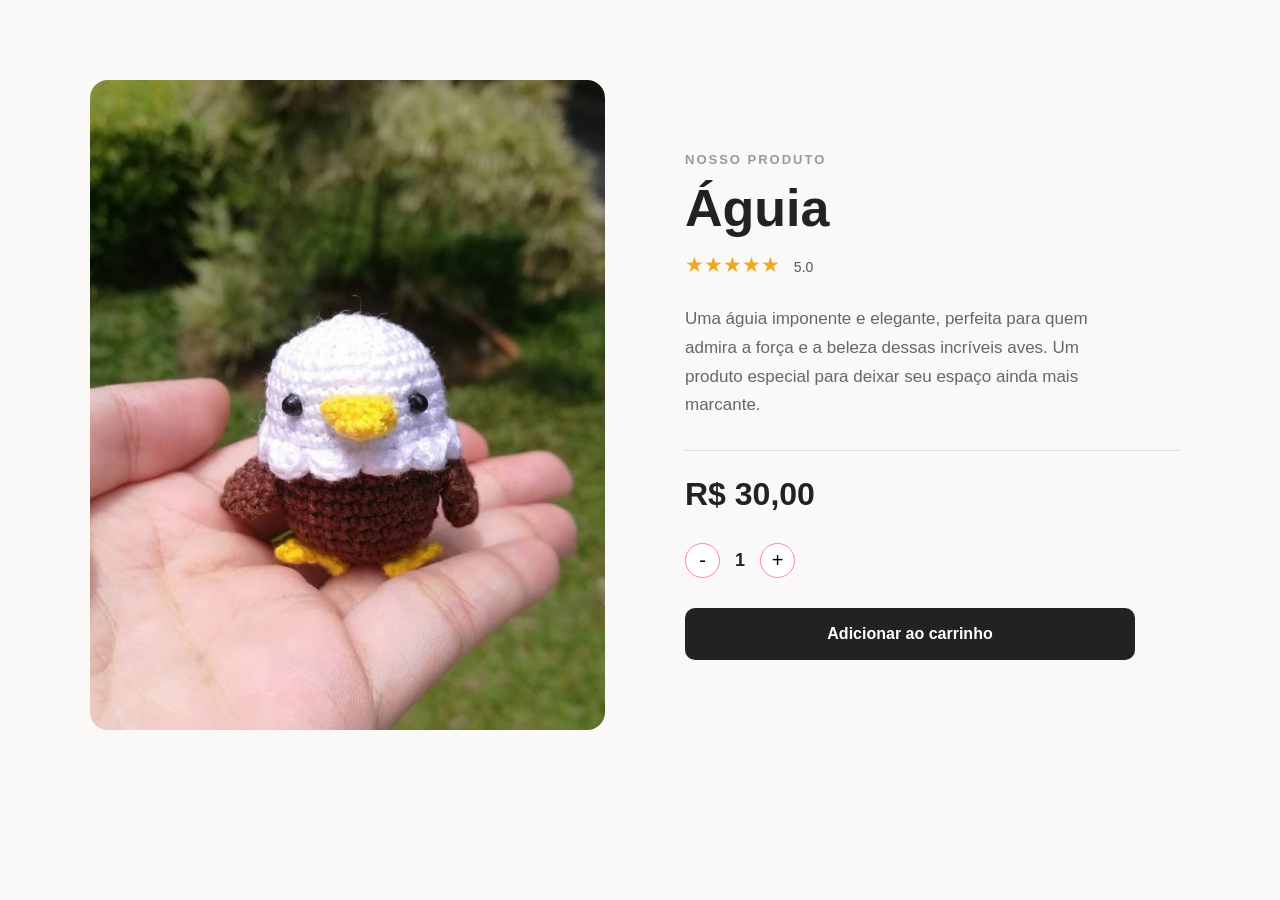
==== html/aguia.html @ c3b0a4ac "primeiro commit" ====
<!DOCTYPE html>
<html lang="pt-BR">

<head>
    <meta charset="UTF-8">
    <meta name="viewport" content="width=device-width, initial-scale=1.0">

    <title>Águia</title>

    <link rel="stylesheet" href="../css/so.css">
    <script src="../javaScript/script.js" defer></script>
</head>

<body>

    <main class="pagina-produto">

        <div class="imagem-produto">
            <img src="../assets/fotos/aguia.jpg" alt="Águia">
        </div>

        <div class="informacoes-produto">

            <span class="categoria">NOSSO PRODUTO</span>

            <h1>Águia</h1>

            <div class="estrelas">
                ★★★★★
                <span>5.0</span>
            </div>

            <p class="descricao">
                Uma águia imponente e elegante, perfeita para
                quem admira a força e a beleza dessas incríveis
                aves. Um produto especial para deixar seu espaço
                ainda mais marcante.
            </p>

            <div class="linha"></div>

            <p class="preco">R$ 30,00</p>

            <div id="quantidade">
            <button class="botao-quantidade" onclick="diminuir()">-</button>
            <span id="numero">1</span>
            <button class="botao-quantidade" onclick="aumentar()">+</button>
            </div>

            <button class="botao-comprar" onclick="adicionarAoCarrinho()">
                Adicionar ao carrinho
            </button>


            </div>
        </div>

    </main>
</body>

</html>
---- css/so.css ----
* {
    margin: 0;
    padding: 0;
    box-sizing: border-box;
}

body {
    font-family: Arial, Helvetica, sans-serif;
    background: #faf9f7;
    color: #222;
}


/* ÁREA PRINCIPAL */

.pagina-produto {
    width: 90%;
    max-width: 1100px;

    margin: 80px auto;

    display: grid;
    grid-template-columns: 1fr 1fr;

    gap: 70px;

    align-items: center;
}


/* FOTO */

.imagem-produto {
    width: 100%;
    height: 100%;

    background: #f1efec;

    border-radius: 18px;

    display: flex;
    align-items: center;
    justify-content: center;

    overflow: hidden;
}

.imagem-produto img {
    width: 100%;
    height: 100%;

    object-fit: contain;

    transition: transform 0.4s ease;
}

.imagem-produto img:hover {
    transform: scale(1.04);
}


/* INFORMAÇÕES */

.informacoes-produto {
    padding: 20px 10px;
}


/* CATEGORIA */

.categoria {
    color: #999;

    font-size: 13px;

    font-weight: bold;

    letter-spacing: 2px;
}


/* TÍTULO */

.informacoes-produto h1 {
    font-size: 52px;

    margin-top: 10px;
    margin-bottom: 15px;

    font-weight: 700;
}


/* ESTRELAS */

.estrelas {
    color: #f4a623;

    font-size: 21px;

    margin-bottom: 28px;
}

.estrelas span {
    color: #555;

    font-size: 14px;

    margin-left: 8px;
}


/* DESCRIÇÃO */

.descricao {
    color: #666;

    font-size: 17px;

    line-height: 1.7;

    max-width: 450px;

    margin-bottom: 30px;
}


/* LINHA */

.linha {
    width: 100%;

    height: 1px;

    background: #ddd;

    margin-bottom: 25px;
}


/* PREÇO */

.preco {
    font-size: 32px;

    font-weight: bold;

    margin-bottom: 30px;
}


/* QUANTIDADE */
#quantidade {
    display: flex;
    align-items: center;
    gap: 15px;
}

.botao-quantidade {
    width: 35px;
    height: 35px;
    border: 1px solid #ff83b6;
    border-radius: 50%;
    background-color: white;
    font-size: 20px;
    cursor: pointer;
    margin-bottom: 30px;
}
    

#numero {
    font-size: 18px;
    font-weight: bold;
    margin-bottom: 30px;
}


/* BOTÃO */

.botao-comprar {
    width: 100%;
    max-width: 450px;
    padding: 17px 25px;
    border: none;
    border-radius: 10px;
    background: #222;
    color: white;
    font-size: 16px;
    font-weight: bold;
    cursor: pointer;
    transition: 0.3s;
}

.botao-comprar:hover {
    background: #444;

    transform: translateY(-2px);
}

/* CELULAR */

@media (max-width: 750px) {

    .pagina-produto {
        grid-template-columns: 1fr;

        gap: 35px;

        margin: 35px auto;
    }

    .imagem-produto {
        height: 400px;
    }

    .informacoes-produto h1 {
        font-size: 40px;
    }

}
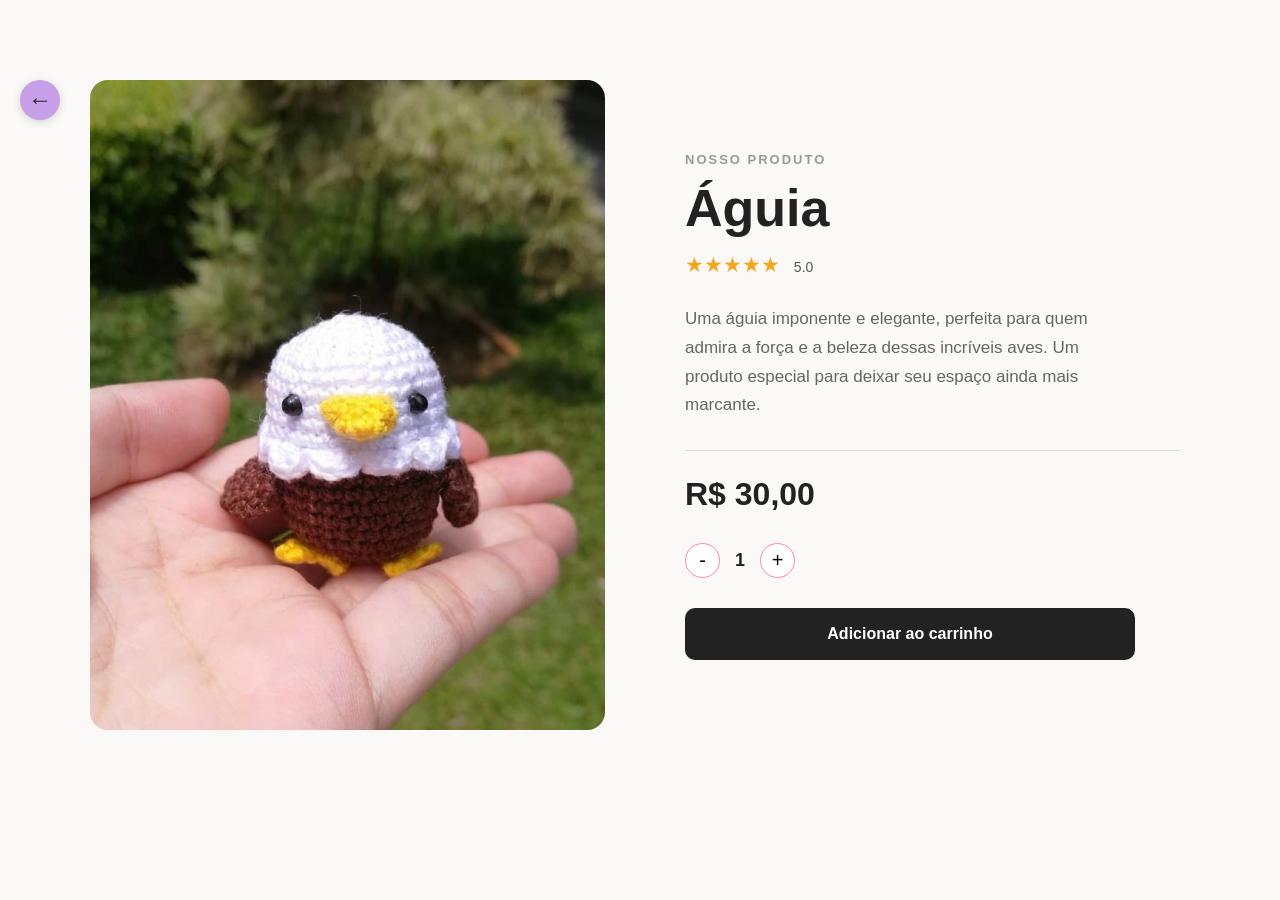
==== commit 3b029a2a: "VERSÃO FINAL DO SITE - SEM BD" ====
--- a/html/aguia.html
+++ b/html/aguia.html
@@ -15,22 +15,34 @@
 
     <main class="pagina-produto">
 
+   <a href="../INDEX.HTML" class="botao-voltar">←</a>
+
         <div class="imagem-produto">
             <img src="../assets/fotos/aguia.jpg" alt="Águia">
         </div>
 
         <div class="informacoes-produto">
 
-            <span class="categoria">NOSSO PRODUTO</span>
+            <span class="categoria"
+                  data-pt="NOSSO PRODUTO"
+                  data-en="OUR PRODUCT">
+                NOSSO PRODUTO
+            </span>
 
-            <h1>Águia</h1>
+            <h1
+                data-pt="Águia"
+                data-en="Eagle">
+                Águia
+            </h1>
 
             <div class="estrelas">
                 ★★★★★
                 <span>5.0</span>
             </div>
 
-            <p class="descricao">
+            <p class="descricao"
+               data-pt="Uma águia imponente e elegante, perfeita para quem admira a força e a beleza dessas incríveis aves. Um produto especial para deixar seu espaço ainda mais marcante."
+               data-en="An impressive and elegant eagle, perfect for anyone who admires the strength and beauty of these incredible birds. A special product to make your space even more striking.">
                 Uma águia imponente e elegante, perfeita para
                 quem admira a força e a beleza dessas incríveis
                 aves. Um produto especial para deixar seu espaço
@@ -42,20 +54,21 @@
             <p class="preco">R$ 30,00</p>
 
             <div id="quantidade">
-            <button class="botao-quantidade" onclick="diminuir()">-</button>
-            <span id="numero">1</span>
-            <button class="botao-quantidade" onclick="aumentar()">+</button>
+                <button class="botao-quantidade" onclick="diminuir()">-</button>
+                <span id="numero">1</span>
+                <button class="botao-quantidade" onclick="aumentar()">+</button>
             </div>
 
-            <button class="botao-comprar" onclick="adicionarAoCarrinho()">
+            <button class="botao-comprar"
+                    onclick="adicionarAoCarrinho()"
+                    data-pt="Adicionar ao carrinho"
+                    data-en="Add to cart">
                 Adicionar ao carrinho
             </button>
 
-
-            </div>
         </div>
 
     </main>
 </body>
 
-</html>
+</html>
--- a/css/so.css
+++ b/css/so.css
@@ -175,7 +175,75 @@
 }
 
 
+/* Quando o Modo Escuro for ativado, muda SOMENTE o fundo branco do meio (body) para preto */
+[data-theme="dark"] body {
+  background-color: #202020 !important;
+  color: #ffffff !important;
+}
+
+/* --- ESTILOS COMPLEMENTARES PARA OS BOTÕES NÃO QUEBRAREM O LAYOUT --- */
+
+/* Remove estilos padrões do botão de tema para ele se misturar aos seus links */
+.navegacao button#btn-tema {
+  background: none;
+  border: none;
+  color: inherit;
+  font-family: inherit;
+  font-size: inherit;
+  cursor: pointer;
+  padding: 0;
+  margin: 0;
+}
+
+/* Estilo discreto e transparente para o seletor de idioma */
+.navegacao .seletor-idioma select {
+  background: transparent;
+  border: 1px solid currentColor;
+  color: inherit;
+  padding: 2px 5px;
+  border-radius: 4px;
+  font-family: inherit;
+  cursor: pointer;
+}
+
+[data-theme="dark"] .seletor-idioma select {
+    color: #ffffff;
+}
+
+[data-theme="dark"] .seletor-idioma select option {
+    color: #000000;
+    background-color: #ffffff;
+}
+
+/* Acessibilidade visual obrigatória para navegação por teclado (Tab) */
+button:focus, select:focus, input:focus, a:focus {
+  outline: 3px solid #ac68da !important;
+  outline-offset: 2px;
+}
+
+/* Esconde a label de idioma mantendo visível apenas para leitores de tela */
+.sr-only {
+    position: absolute;
+  width: 1px;
+  height: 1px;
+  padding: 0;
+  margin: -1px;
+  overflow: hidden;
+  clip: rect(0, 0, 0, 0);
+  border: 0;
+}
+
+
 /* BOTÃO */
+/* Estilo para o botão de comprar no modo escuro */
+[data-theme="dark"] .botao-comprar {
+    background:#d4759c;
+    color: #202020;
+}
+[data-theme="dark"] .botao-comprar:hover {
+    background:#F4BCD2;
+    color: #202020;
+}
 
 .botao-comprar {
     width: 100%;
@@ -218,3 +286,30 @@
     }
 
 }
+
+.pagina-produto {
+    position: relative;
+}
+
+.botao-voltar {
+    position: absolute;
+    top: 0;
+    left: -70px;
+    width: 40px;
+    height: 40px;
+    border-radius: 50%;
+    background: #c79fe9;
+    display: flex;
+    align-items: center;
+    justify-content: center;
+    text-decoration: none;
+    color: #222;
+    font-size: 24px;
+    box-shadow: 0 2px 8px #00000026;
+    z-index: 10;
+}
+
+.botao-voltar:hover {
+    background: #ab66e7;
+}
+
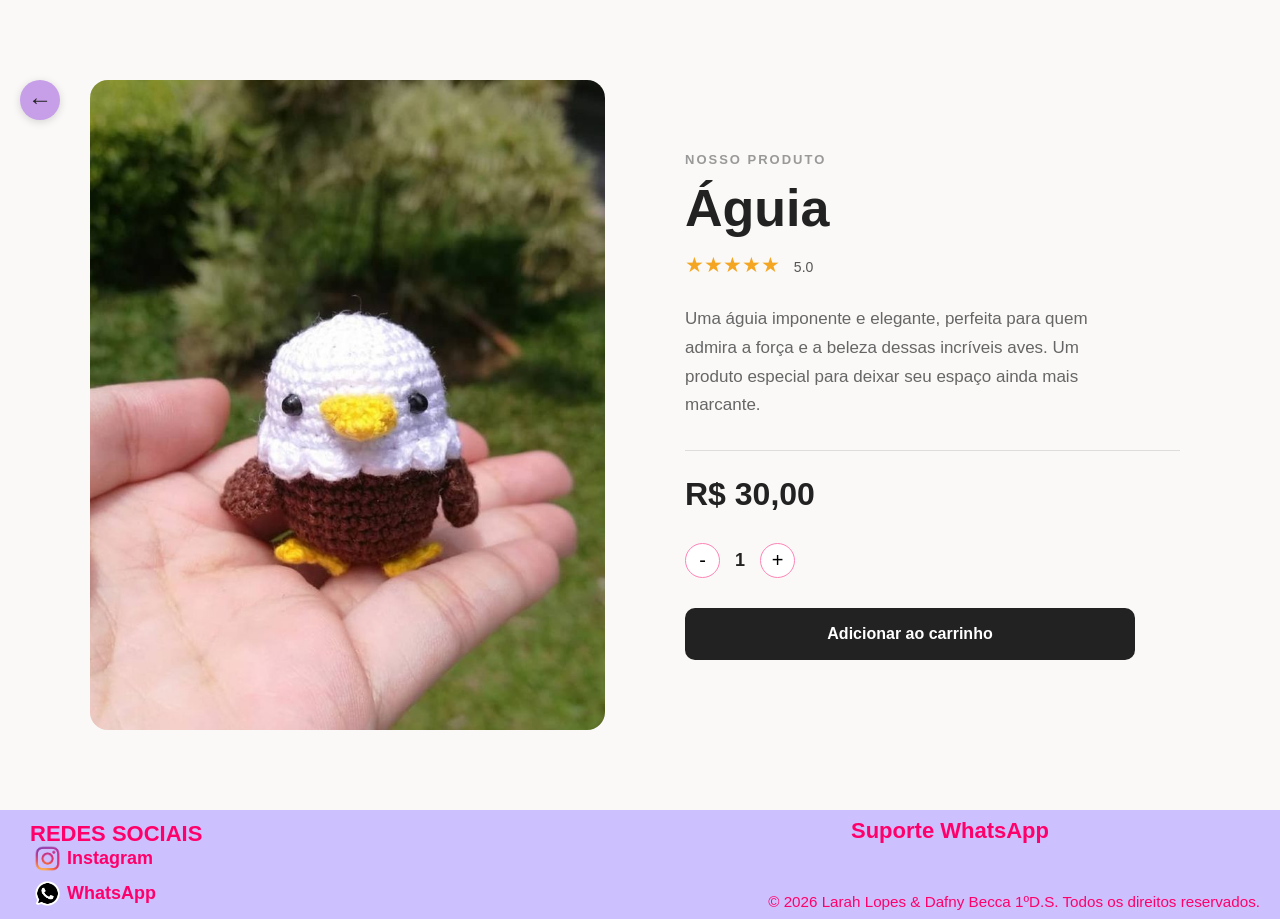
==== commit 315fc304: "1909 - footer" ====
--- a/html/aguia.html
+++ b/html/aguia.html
@@ -15,7 +15,7 @@
 
     <main class="pagina-produto">
 
-   <a href="../INDEX.HTML" class="botao-voltar">←</a>
+   <a href="../index.html" class="botao-voltar">←</a>
 
         <div class="imagem-produto">
             <img src="../assets/fotos/aguia.jpg" alt="Águia">
@@ -65,10 +65,32 @@
                     data-en="Add to cart">
                 Adicionar ao carrinho
             </button>
-
         </div>
 
+
     </main>
+
+<footer>
+   <h1>REDES SOCIAIS</h1>
+
+  <div id="redes">
+    <a href="https://www.instagram.com/lolah.amigurumi/" target="_blank">
+      <img src="../assets/fotos/insta.png" alt="Instagram">
+      <span>Instagram</span>
+    </a>
+    <a href="https://wa.me/5515998325302" target="_blank">
+      <img src="../assets/fotos/whats.png" alt="WhatsApp">
+      <span>WhatsApp</span>
+    </a>
+</div>
+
+
+
+  <h2><a href="https://wa.me/5515998325302" target="_blank">Suporte WhatsApp</a></h2>
+
+  <p>© 2026 Larah Lopes & Dafny Becca 1ºD.S. Todos os direitos reservados.</p>
+</footer>
+
 </body>
 
 </html>
--- a/css/so.css
+++ b/css/so.css
@@ -1,3 +1,18 @@
+:root {
+    --cor-topo: #EBE4F2;
+    --cor-fundo-claro: #ffffff;
+    --cor-fundo-escuro: #202020;
+    --cor-botao1: #F4BCD2;
+    --cor-botao2: #d4759c;
+    --cor-superficie: #F2E3D5;
+    --cor-texto-claro: #000000;
+    --cor-texto-escuro: #ffffff;
+    --cor-rodape: #cdc0ff;
+    --cor-fonte-rodape: #ff006a;
+    --cor-fonte-link: #b176d8;
+    --fonte-texto: 'Roboto', arial, sans-serif;
+    --fonte-rodape: 'Josefin Sans', sans-serif;
+}
 * {
     margin: 0;
     padding: 0;
@@ -10,47 +25,33 @@
     color: #222;
 }
 
-
 /* ÁREA PRINCIPAL */
-
 .pagina-produto {
     width: 90%;
     max-width: 1100px;
-
     margin: 80px auto;
-
     display: grid;
     grid-template-columns: 1fr 1fr;
-
     gap: 70px;
-
-    align-items: center;
-}
-
+    align-items: center;
+}
 
 /* FOTO */
-
 .imagem-produto {
     width: 100%;
     height: 100%;
-
     background: #f1efec;
-
     border-radius: 18px;
-
     display: flex;
     align-items: center;
     justify-content: center;
-
     overflow: hidden;
 }
 
 .imagem-produto img {
     width: 100%;
     height: 100%;
-
     object-fit: contain;
-
     transition: transform 0.4s ease;
 }
 
@@ -58,96 +59,64 @@
     transform: scale(1.04);
 }
 
-
 /* INFORMAÇÕES */
-
 .informacoes-produto {
     padding: 20px 10px;
 }
 
-
 /* CATEGORIA */
-
 .categoria {
     color: #999;
-
     font-size: 13px;
-
-    font-weight: bold;
-
+    font-weight: bold;
     letter-spacing: 2px;
 }
 
 
 /* TÍTULO */
-
 .informacoes-produto h1 {
     font-size: 52px;
-
     margin-top: 10px;
     margin-bottom: 15px;
-
     font-weight: 700;
 }
 
-
 /* ESTRELAS */
-
 .estrelas {
     color: #f4a623;
-
     font-size: 21px;
-
     margin-bottom: 28px;
 }
 
 .estrelas span {
     color: #555;
-
     font-size: 14px;
-
     margin-left: 8px;
 }
 
-
 /* DESCRIÇÃO */
-
 .descricao {
     color: #666;
-
     font-size: 17px;
-
     line-height: 1.7;
-
     max-width: 450px;
-
     margin-bottom: 30px;
 }
 
-
 /* LINHA */
-
 .linha {
     width: 100%;
-
     height: 1px;
-
     background: #ddd;
-
     margin-bottom: 25px;
 }
 
-
 /* PREÇO */
-
 .preco {
     font-size: 32px;
-
-    font-weight: bold;
-
+    font-weight: bold;
     margin-bottom: 30px;
 }
-
 
 /* QUANTIDADE */
 #quantidade {
@@ -166,14 +135,12 @@
     cursor: pointer;
     margin-bottom: 30px;
 }
-    
 
 #numero {
     font-size: 18px;
     font-weight: bold;
     margin-bottom: 30px;
 }
-
 
 /* Quando o Modo Escuro for ativado, muda SOMENTE o fundo branco do meio (body) para preto */
 [data-theme="dark"] body {
@@ -182,7 +149,6 @@
 }
 
 /* --- ESTILOS COMPLEMENTARES PARA OS BOTÕES NÃO QUEBRAREM O LAYOUT --- */
-
 /* Remove estilos padrões do botão de tema para ele se misturar aos seus links */
 .navegacao button#btn-tema {
   background: none;
@@ -233,7 +199,6 @@
   border: 0;
 }
 
-
 /* BOTÃO */
 /* Estilo para o botão de comprar no modo escuro */
 [data-theme="dark"] .botao-comprar {
@@ -261,19 +226,14 @@
 
 .botao-comprar:hover {
     background: #444;
-
     transform: translateY(-2px);
 }
 
 /* CELULAR */
-
 @media (max-width: 750px) {
-
     .pagina-produto {
         grid-template-columns: 1fr;
-
         gap: 35px;
-
         margin: 35px auto;
     }
 
@@ -286,7 +246,6 @@
     }
 
 }
-
 .pagina-produto {
     position: relative;
 }
@@ -313,3 +272,86 @@
     background: #ab66e7;
 }
 
+footer {
+    width: 100%;
+    min-height: 100px;
+    background-color: var(--cor-rodape);
+    color: var(--cor-fonte-rodape);
+    display: grid;
+    grid-template-columns: 1fr 1fr;
+    grid-template-rows: auto auto;
+    padding: 8px 20px;
+    margin: 0;
+}
+
+footer h1 {
+    grid-column: 1;
+    grid-row: 1;
+    margin-left: 10px;
+    margin-top: 5px;
+    text-align: left;
+    font-size: 22px;
+    font-family: var(--fonte-rodape);
+    line-height: 1;
+    margin-bottom: 4px;
+}
+
+footer h2 {
+    grid-column: 2;
+    grid-row: 1;
+    margin: 0;
+    text-align: center;
+    justify-content: center;
+    align-items: center;
+    font-size: 22px;
+}
+
+footer h2 a {
+    color: var(--cor-fonte-rodape);
+    text-decoration: none;
+}
+
+#redes {
+    grid-column: 1;
+    grid-row: 2;
+    display: flex;
+    flex-direction: column;
+    align-items: flex-start;
+    margin-left: 10px;
+    justify-content: flex-start;
+    gap: 0px;
+    margin-top: -8px;
+    font-family: var(--fonte-rodape);
+    font-size: 18px;
+    font-weight: bold;
+    color: var(--cor-fonte-rodape);
+}
+
+#redes a {
+    display: inline-flex;
+    align-items: center;
+    justify-content: center;
+    gap: 2px;
+    color: var(--cor-fonte-rodape);
+    text-decoration: none;
+    line-height: 1.2;
+}
+
+#redes img {
+    width: 35px;
+    height: 35px;
+    object-fit: contain;
+    display: flex;
+}
+
+footer p {
+    grid-column: 2;
+    grid-row: 2;
+    width: auto;
+    text-align: right;
+    color: var(--cor-fonte-rodape);
+    font-size: 0.95rem;
+    align-self: end;
+    justify-self: end;
+    line-height: 1.1;
+}
